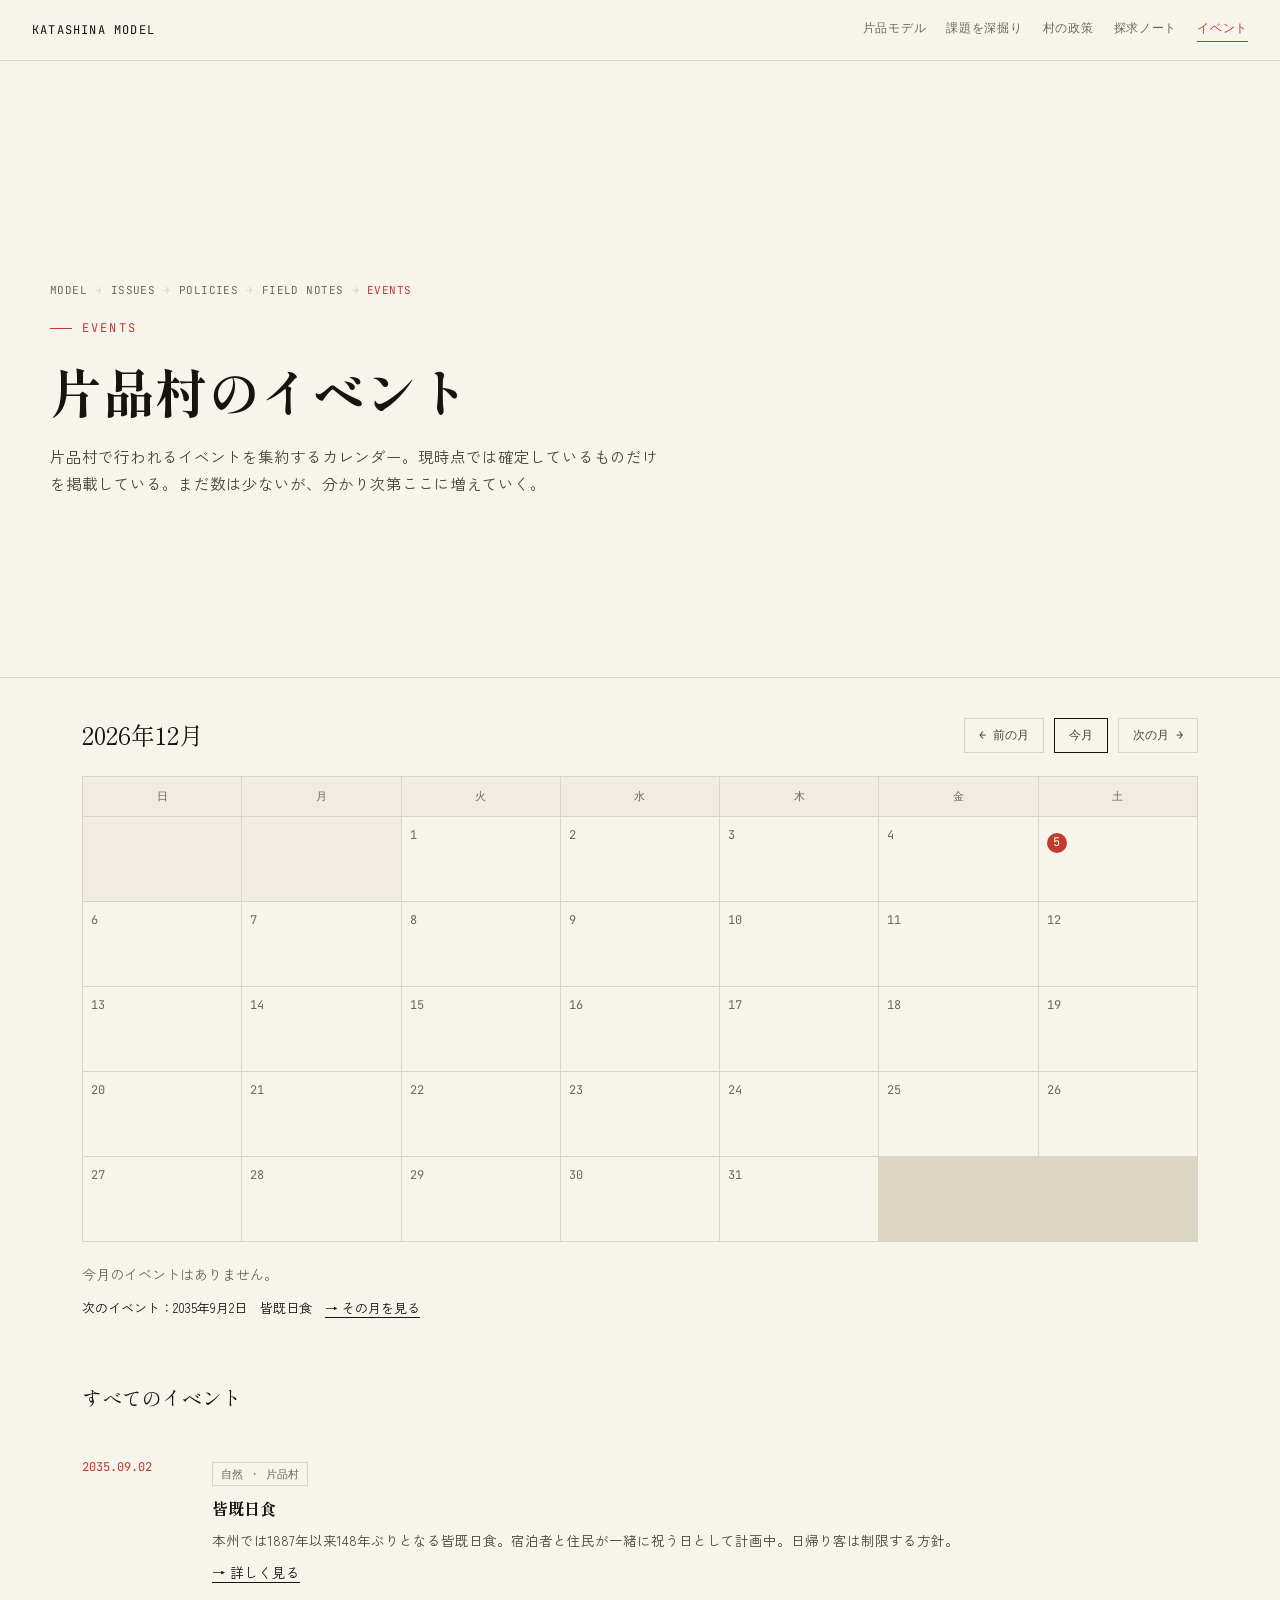
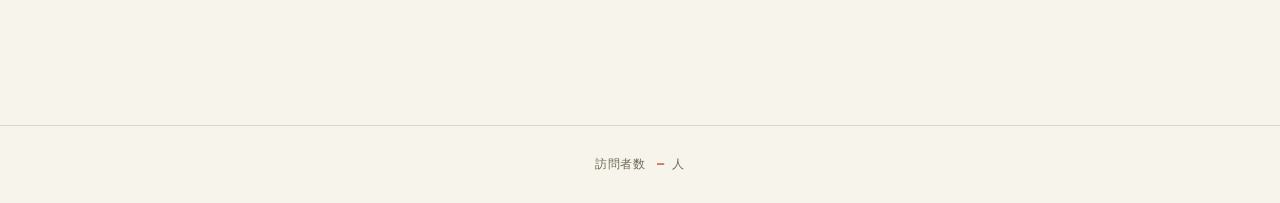
==== events.html @ 09dc98cc "Add events calendar (events.html + events.json), add イベント to nav across all pages" ====
<!DOCTYPE html>
<html lang="ja">
<head>
<meta charset="UTF-8">
<meta name="viewport" content="width=device-width, initial-scale=1.0">
<title>イベント ― KATASHINA MODEL EVENTS</title>
<link rel="preconnect" href="https://fonts.googleapis.com">
<link rel="preconnect" href="https://fonts.gstatic.com" crossorigin>
<link href="https://fonts.googleapis.com/css2?family=Shippori+Mincho:wght@400;500;600;700;800&family=Zen+Kaku+Gothic+New:wght@300;400;500;700;900&family=JetBrains+Mono:wght@400;500;600&display=swap" rel="stylesheet">
<link rel="stylesheet" href="style.css?v=10">
<noscript><style>.reveal{opacity:1!important; transform:none!important;}</style></noscript>
</head>
<body>

<header class="site-nav">
  <a class="brand" href="index.html">KATASHINA MODEL</a>
  <div class="links">
    <a class="nav-link" href="index.html">片品モデル</a>
    <a class="nav-link" href="issues.html">課題を深掘り</a>
    <a class="nav-link" href="policies.html">村の政策</a>
    <a class="nav-link" href="field-notes.html">探求ノート</a>
    <a class="nav-link current" href="events.html">イベント</a>
  </div>
</header>

<section class="section" style="border-top:none;">
  <div class="wrap fn-hero">
    <div class="breadcrumb"><a href="index.html">MODEL</a><span class="sep">→</span><a href="issues.html">ISSUES</a><span class="sep">→</span><a href="policies.html">POLICIES</a><span class="sep">→</span><a href="field-notes.html">FIELD NOTES</a><span class="sep">→</span><span class="here">EVENTS</span></div>
    <div class="eyebrow" style="margin-top:18px;">EVENTS</div>
    <h1 class="disp">片品村のイベント</h1>
    <p>片品村で行われるイベントを集約するカレンダー。現時点では確定しているものだけを掲載している。まだ数は少ないが、分かり次第ここに増えていく。</p>
  </div>
</section>

<section class="section" style="padding-top:0;">
  <div class="wrap">

    <div class="cal-header">
      <div class="cal-title" id="cal-title">2026年8月</div>
      <div class="cal-nav">
        <button id="cal-prev" type="button">← 前の月</button>
        <button id="cal-today" class="cal-today" type="button">今月</button>
        <button id="cal-next" type="button">次の月 →</button>
      </div>
    </div>

    <div class="cal-grid" id="cal-grid"></div>
    <div id="cal-empty-area"></div>

    <div class="agenda-list">
      <div class="ec-block-title" style="margin-top:0;">すべてのイベント</div>
      <div id="agenda-list"></div>
    </div>

  </div>
</section>

<footer class="site-footer">
  <div class="wrap">
    <div class="visitor-counter">訪問者数　<span id="visitor-count">--</span> 人</div>
  </div>
</footer>

<script>
let events = [];
let viewYear, viewMonth; // viewMonth: 0-11

const DOW = ['日','月','火','水','木','金','土'];

function pad(n){ return String(n).padStart(2,'0'); }

function renderCalendar(){
  const grid = document.getElementById('cal-grid');
  const title = document.getElementById('cal-title');
  const emptyArea = document.getElementById('cal-empty-area');
  title.textContent = `${viewYear}年${viewMonth+1}月`;

  const firstDay = new Date(viewYear, viewMonth, 1);
  const startDow = firstDay.getDay();
  const daysInMonth = new Date(viewYear, viewMonth+1, 0).getDate();
  const todayStr = new Date().toISOString().slice(0,10);

  const monthEvents = events.filter(e => e.date.slice(0,7) === `${viewYear}-${pad(viewMonth+1)}`);
  const eventsByDate = {};
  monthEvents.forEach(e => { (eventsByDate[e.date] = eventsByDate[e.date] || []).push(e); });

  let html = DOW.map(d => `<div class="cal-dow">${d}</div>`).join('');
  for(let i=0;i<startDow;i++){ html += `<div class="cal-cell empty"></div>`; }
  for(let d=1; d<=daysInMonth; d++){
    const dateStr = `${viewYear}-${pad(viewMonth+1)}-${pad(d)}`;
    const isToday = dateStr === todayStr;
    const dayEvents = eventsByDate[dateStr];
    const hasEvent = !!dayEvents;
    html += `<div class="cal-cell${isToday?' is-today':''}${hasEvent?' has-event':''}" ${hasEvent ? `data-date="${dateStr}"`:''}>
      <div class="cal-daynum">${d}</div>
      ${hasEvent ? `<div class="cal-event-dot"></div><div class="cal-event-label">${dayEvents[0].title}</div>` : ''}
    </div>`;
  }
  grid.innerHTML = html;

  grid.querySelectorAll('.cal-cell.has-event').forEach(cell=>{
    cell.addEventListener('click', ()=>{
      const date = cell.dataset.date;
      const el = document.querySelector(`.agenda-item[data-date="${date}"]`);
      if(el){ el.scrollIntoView({behavior:'smooth', block:'center'}); el.classList.add('highlight'); setTimeout(()=>el.classList.remove('highlight'), 1500); }
    });
  });

  if(monthEvents.length === 0){
    const upcoming = events
      .filter(e => e.date >= todayStr)
      .sort((a,b)=> a.date.localeCompare(b.date))[0];
    let msg = `<div class="cal-empty-msg">今月のイベントはありません。</div>`;
    if(upcoming){
      const d = new Date(upcoming.date);
      msg += `<div class="cal-next-link">次のイベント：${d.getFullYear()}年${d.getMonth()+1}月${d.getDate()}日　${upcoming.title}　<a href="#" onclick="jumpToEvent('${upcoming.date}');return false;">→ その月を見る</a></div>`;
    }
    emptyArea.innerHTML = msg;
  } else {
    emptyArea.innerHTML = '';
  }
}

function jumpToEvent(dateStr){
  const d = new Date(dateStr);
  viewYear = d.getFullYear();
  viewMonth = d.getMonth();
  renderCalendar();
  window.scrollTo({top: document.getElementById('cal-grid').offsetTop - 100, behavior:'smooth'});
}

function renderAgenda(){
  const list = document.getElementById('agenda-list');
  const todayStr = new Date().toISOString().slice(0,10);
  const sorted = [...events].sort((a,b)=> a.date.localeCompare(b.date));
  if(sorted.length === 0){
    list.innerHTML = '<p style="color:var(--muted); font-size:14px;">まだ登録されているイベントはありません。</p>';
    return;
  }
  list.innerHTML = sorted.map(e=>{
    const d = new Date(e.date);
    const dateLabel = `${d.getFullYear()}.${pad(d.getMonth()+1)}.${pad(d.getDate())}`;
    const isPast = e.date < todayStr;
    const linkHtml = e.link ? `<p style="margin-top:8px;"><a href="${e.link}" style="color:var(--ink); border-bottom:1px solid var(--ink); text-decoration:none;">→ 詳しく見る</a></p>` : '';
    return `<div class="agenda-item" data-date="${e.date}" style="${isPast?'opacity:.5;':''}">
      <div class="agenda-date">${dateLabel}</div>
      <div class="agenda-body">
        <div class="agenda-cat">${e.category}${e.location ? ' ・ ' + e.location : ''}</div>
        <h4>${e.title}</h4>
        <p>${e.description}</p>
        ${linkHtml}
      </div>
    </div>`;
  }).join('');
}

fetch('events.json')
  .then(r => r.json())
  .then(data => {
    events = data;
    const now = new Date();
    viewYear = now.getFullYear();
    viewMonth = now.getMonth();
    renderCalendar();
    renderAgenda();
  })
  .catch(() => {
    document.getElementById('agenda-list').innerHTML = '<p style="color:var(--muted);">イベント情報の読み込みに失敗しました。</p>';
  });

document.getElementById('cal-prev').addEventListener('click', ()=>{
  viewMonth--; if(viewMonth < 0){ viewMonth = 11; viewYear--; }
  renderCalendar();
});
document.getElementById('cal-next').addEventListener('click', ()=>{
  viewMonth++; if(viewMonth > 11){ viewMonth = 0; viewYear++; }
  renderCalendar();
});
document.getElementById('cal-today').addEventListener('click', ()=>{
  const now = new Date();
  viewYear = now.getFullYear();
  viewMonth = now.getMonth();
  renderCalendar();
});

/* ---------------- visitor counter (footer, unique per browser) ---------------- */
(function(){
  const el = document.getElementById('visitor-count');
  if(!el) return;
  const KEY = 'katashina-model-nack3827-site-visits';
  const VISITED_FLAG = 'katashina_model_visited';
  let alreadyVisited = false;
  try { alreadyVisited = !!localStorage.getItem(VISITED_FLAG); } catch(e) {}
  const endpoint = alreadyVisited
    ? `https://countapi.mileshilliard.com/api/v1/get/${KEY}`
    : `https://countapi.mileshilliard.com/api/v1/hit/${KEY}`;
  fetch(endpoint)
    .then(r => r.json())
    .then(data => {
      el.textContent = Number(data.value).toLocaleString('ja-JP');
      if(!alreadyVisited){ try { localStorage.setItem(VISITED_FLAG, '1'); } catch(e) {} }
    })
    .catch(() => { el.textContent = '—'; });
})();
</script>
</body>
</html>
---- style.css ----
:root{
  --bg:#F7F4EC;
  --bg-warm:#F1ECDF;
  --ink:#17140F;
  --ink-soft:#4A453B;
  --muted:#6E6857;
  --line:#DCD5C1;
  --red:#C13A2E;
  --red-deep:#8E2A21;
  --red-soft:#F2DCD5;
  --dark:#121009;
  --dark-ink:#F3EEE0;
  --dark-line:#3A342A;
  --serif:'Shippori Mincho', serif;
  --sans:'Zen Kaku Gothic New', sans-serif;
  --mono:'JetBrains Mono', monospace;
}
*{box-sizing:border-box; margin:0; padding:0;}
html{scroll-behavior:smooth;}
body{
  background:var(--bg);
  color:var(--ink);
  font-family:var(--sans);
  line-height:1.75;
  overflow-x:hidden;
  -webkit-font-smoothing:antialiased;
}
@media (prefers-reduced-motion: reduce){
  html{scroll-behavior:auto;}
  *{animation-duration:0.001ms !important; transition-duration:0.001ms !important;}
}
::selection{background:var(--red); color:#fff;}
a{color:inherit;}
img{max-width:100%; display:block;}
svg text{font-family:var(--sans);}

.wrap{max-width:1180px; margin:0 auto; padding:0 32px;}
@media (max-width:640px){ .wrap{padding:0 20px;} }

.eyebrow{
  font-family:var(--mono);
  font-size:12px;
  letter-spacing:0.18em;
  text-transform:uppercase;
  color:var(--red);
  display:inline-flex;
  align-items:center;
  gap:10px;
}
.eyebrow::before{content:''; width:22px; height:1px; background:var(--red);}

h1,h2,h3,.disp{font-family:var(--serif); font-weight:700; letter-spacing:0.01em;}

.section{position:relative; padding:120px 0; border-top:1px solid var(--line);}
@media (max-width:640px){ .section{padding:80px 0;} }
.section.dark{background:var(--dark); color:var(--dark-ink); border-top:1px solid var(--dark-line);}
.section.dark .eyebrow{color:#E8735F;}
.section.dark .eyebrow::before{background:#E8735F;}

.reveal{opacity:0; transform:translateY(28px); transition:opacity 0.9s cubic-bezier(.16,.8,.24,1), transform 0.9s cubic-bezier(.16,.8,.24,1);}
.reveal.in{opacity:1; transform:translateY(0);}
.reveal.d1{transition-delay:0.08s;}
.reveal.d2{transition-delay:0.16s;}
.reveal.d3{transition-delay:0.24s;}
.reveal.d4{transition-delay:0.32s;}

/* ---------- progress nav ---------- */
.dotnav{
  position:fixed; right:26px; top:50%; transform:translateY(-50%);
  z-index:50; display:flex; flex-direction:column; gap:14px;
}
.dotnav button{
  width:9px; height:9px; border-radius:50%; border:1px solid var(--ink-soft);
  background:transparent; cursor:pointer; padding:0; opacity:0.5;
  transition:all .3s ease;
}
.dotnav button.active{background:var(--red); border-color:var(--red); opacity:1; transform:scale(1.3);}
@media (max-width:900px){ .dotnav{display:none;} }

/* ---------- HERO ---------- */
.hero{
  min-height:100vh; display:flex; flex-direction:column; justify-content:center;
  padding:160px 0 100px; position:relative;
}
.hero-kicker{font-family:var(--mono); font-size:12px; letter-spacing:.22em; color:var(--muted); text-transform:uppercase; margin-bottom:28px;}
.hero h1{font-size:clamp(38px,6.4vw,86px); line-height:1.08; margin-bottom:20px;}
.hero h1 em{font-style:normal; color:var(--red);}
.hero .lead{font-size:clamp(16px,1.6vw,20px); max-width:640px; color:var(--ink-soft); margin-bottom:8px;}
.hero .scroll-cue{margin-top:70px; font-family:var(--mono); font-size:11px; letter-spacing:.16em; color:var(--muted); display:flex; align-items:center; gap:10px;}
.scroll-line{width:1px; height:40px; background:var(--line); position:relative; overflow:hidden;}
.scroll-line::after{content:''; position:absolute; top:-40px; left:0; width:100%; height:40px; background:var(--red); animation:scrollrun 1.8s infinite ease-in-out;}
@keyframes scrollrun{ to{ top:40px; } }

/* ---------- stat cards ---------- */
.stat-grid{display:grid; grid-template-columns:repeat(4,1fr); gap:1px; background:var(--line); border:1px solid var(--line); margin-top:56px;}
@media (max-width:900px){ .stat-grid{grid-template-columns:repeat(2,1fr);} }
.stat-card{background:var(--bg); padding:32px 26px;}
.stat-num{font-family:var(--serif); font-size:clamp(30px,3.4vw,44px); color:var(--red); line-height:1;}
.stat-unit{font-family:var(--mono); font-size:13px; color:var(--muted); margin-left:4px;}
.stat-label{font-size:14px; color:var(--ink-soft); margin-top:10px;}
.sources{font-family:var(--mono); font-size:11px; color:var(--muted); margin-top:22px; line-height:1.9;}

/* ---------- section headers ---------- */
.s-head{max-width:760px; margin-bottom:64px;}
.s-head h2{font-size:clamp(28px,3.6vw,48px); margin-top:18px; line-height:1.3;}
.s-head p{color:var(--ink-soft); margin-top:16px; font-size:16px;}
.section.dark .s-head p{color:#C9C3B4;}

/* ---------- section 02: central question ---------- */
.q-block{text-align:center; padding:60px 0;}
.q-block .big{font-size:clamp(32px,5.6vw,64px); margin-bottom:26px;}
.q-block .ask{font-size:clamp(17px,2vw,22px); color:var(--ink-soft); max-width:620px; margin:0 auto;}
.q-block .ask strong{color:var(--red); font-weight:700;}

/* ---------- cycle diagram ---------- */
.cycle-wrap{display:grid; grid-template-columns:1.1fr 0.9fr; gap:56px; align-items:center;}
@media (max-width:900px){ .cycle-wrap{grid-template-columns:1fr;} }
.cycle-svg-box{position:relative;}
.cycle-svg-box svg{width:100%; height:auto; overflow:visible;}
.cycle-node{cursor:pointer;}
.cycle-node circle{transition:all .25s ease;}
.cycle-node text{font-family:var(--serif); font-size:14px; fill:var(--ink); pointer-events:none;}
.section.dark .cycle-node text{fill:var(--dark-ink);}
.cycle-node.active circle{fill:var(--red);}
.cycle-node.active text{fill:#fff;}
.cycle-arrow path{stroke:var(--line); stroke-width:1.8; fill:none; stroke-dasharray:3 7; animation:cycleflow 1.4s linear infinite;}
@keyframes cycleflow{ to{ stroke-dashoffset:-20; } }
.section.dark .cycle-arrow path{stroke:var(--dark-line);}
@media (prefers-reduced-motion: reduce){ .cycle-arrow path{animation:none;} }
.cycle-center{font-family:var(--serif); font-size:22px; fill:var(--ink);}
.section.dark .cycle-center{fill:var(--dark-ink);}
.cycle-detail{
  border-left:2px solid var(--red); padding-left:24px; min-height:130px;
}
.cycle-detail .idx{font-family:var(--mono); color:var(--red); font-size:12px; letter-spacing:.1em;}
.cycle-detail h4{font-size:20px; margin:10px 0 12px; font-family:var(--serif);}
.cycle-detail p{color:var(--ink-soft); font-size:15px;}
.section.dark .cycle-detail p{color:#C9C3B4;}
.cycle-hint{font-family:var(--mono); font-size:11px; color:var(--muted); margin-top:18px; letter-spacing:.06em;}

/* ---------- category map (section 04) ---------- */
.cat-grid{display:grid; grid-template-columns:repeat(5,1fr); gap:1px; background:var(--line); border:1px solid var(--line);}
@media (max-width:960px){ .cat-grid{grid-template-columns:repeat(2,1fr);} }
@media (max-width:560px){ .cat-grid{grid-template-columns:1fr;} }
.cat-card{background:var(--bg); padding:28px 24px; cursor:pointer; transition:background .25s ease;}
.cat-card:hover{background:var(--bg-warm);}
.cat-card .num{font-family:var(--mono); font-size:12px; color:var(--red); letter-spacing:.1em;}
.cat-card h4{font-family:var(--serif); font-size:19px; margin:14px 0 16px;}
.cat-card ul{list-style:none; max-height:0; overflow:hidden; transition:max-height .4s ease;}
.cat-card.open ul{max-height:2400px;}
.cat-card ul li{font-size:14px; color:var(--ink-soft); padding:7px 0; border-top:1px dashed var(--line);}
.cat-card .toggle{font-family:var(--mono); font-size:11px; color:var(--muted); margin-top:14px; display:inline-flex; align-items:center; gap:6px;}
.cat-card .toggle .plus{transition:transform .3s ease; display:inline-block;}
.cat-card.open .toggle .plus{transform:rotate(45deg);}

/* ---------- levels (section05) ---------- */
.level{padding:64px 0; border-top:1px solid var(--line);}
.level:first-of-type{border-top:none;}
.level-head{display:flex; align-items:baseline; gap:20px; margin-bottom:34px; flex-wrap:wrap;}
.level-tag{font-family:var(--mono); font-size:12px; color:var(--red); border:1px solid var(--red); padding:4px 10px; letter-spacing:.08em;}
.level-head h3{font-size:clamp(22px,2.6vw,30px);}
.level-msg{font-family:var(--serif); font-size:19px; color:var(--red-deep); margin:18px 0 26px; padding-left:18px; border-left:2px solid var(--red);}

.chain{display:flex; flex-wrap:wrap; align-items:center; gap:10px; margin:20px 0;}
.chain-step{background:var(--bg-warm); border:1px solid var(--line); padding:12px 18px; font-size:14px; white-space:nowrap;}
.chain-arrow{color:var(--muted); font-family:var(--mono);}
.tag-row{display:flex; flex-wrap:wrap; gap:10px; margin-top:18px;}
.tag{font-family:var(--mono); font-size:12px; border:1px solid var(--line); padding:6px 12px; color:var(--ink-soft);}
.tag.hot{border-color:var(--red); color:var(--red);}

.grad-scale{margin:26px 0 10px; position:relative;}
.grad-bar{height:6px; border-radius:3px; background:linear-gradient(90deg,#DCD5C1,#C13A2E);}
.grad-labels{display:flex; justify-content:space-between; margin-top:16px; gap:6px;}
.grad-labels span{font-size:12.5px; text-align:center; flex:1; color:var(--ink-soft); position:relative;}
.grad-labels span::before{content:''; width:7px; height:7px; border-radius:50%; background:var(--red); display:block; margin:0 auto 8px;}

.card-grid{display:grid; grid-template-columns:repeat(3,1fr); gap:1px; background:var(--line); border:1px solid var(--line); margin-top:24px;}
@media (max-width:800px){ .card-grid{grid-template-columns:repeat(2,1fr);} }
@media (max-width:480px){ .card-grid{grid-template-columns:1fr;} }
.mini-card{background:var(--bg); padding:24px 20px;}
.mini-card .t{font-family:var(--serif); font-size:16px; margin-bottom:6px;}
.mini-card .d{font-size:13px; color:var(--muted);}

.mini-cycle-row{display:flex; align-items:center; gap:8px; flex-wrap:wrap; margin:24px 0;}
.mini-cycle-row .node{background:var(--dark); color:var(--dark-ink); font-family:var(--mono); font-size:12.5px; padding:10px 14px; border-radius:999px;}
.mini-cycle-row .arrow{color:var(--red);}

/* ---------- akiya branch (section06) ---------- */
.branch-wrap{position:relative; padding:60px 0;}
.branch-svg{width:100%; height:auto;}
.branch-node text{font-size:13px; fill:var(--ink);}
.branch-node circle{fill:var(--bg); stroke:var(--red); stroke-width:1.4;}
.branch-line{stroke:var(--line); stroke-width:1.3;}
.branch-center circle{fill:var(--red);}
.branch-center text{fill:#fff; font-family:var(--serif); font-size:15px;}

/* ---------- before/after (section07) ---------- */
.ba-toggle{display:inline-flex; border:1px solid var(--ink); margin-bottom:44px; font-family:var(--mono); font-size:13px;}
.ba-toggle button{background:none; border:none; padding:10px 22px; cursor:pointer; color:var(--ink-soft);}
.ba-toggle button.active{background:var(--ink); color:var(--bg);}
.ba-flow{display:flex; flex-direction:column; gap:0; max-width:340px;}
.ba-flow .step{padding:16px 0; border-bottom:1px dashed var(--line); font-size:16px; display:flex; align-items:center; gap:14px;}
.ba-flow .step .n{font-family:var(--mono); color:var(--muted); font-size:12px;}
.ba-flow.after .step .n{color:var(--red);}
.ba-flow .step:last-child{border-bottom:none; font-family:var(--serif); font-size:19px;}
.ba-caption{font-family:var(--serif); font-size:clamp(26px,3.4vw,40px); margin-top:52px; line-height:1.4;}
.ba-caption em{color:var(--red); font-style:normal;}

/* ---------- KATASHINA MODEL (section08) ---------- */
.km-title{text-align:center; font-family:var(--mono); font-size:clamp(30px,6vw,64px); letter-spacing:.06em; color:var(--dark-ink); margin:0 0 8px;}
.km-sub{text-align:center; color:#B9B2A0; font-size:14px; margin-bottom:60px; font-family:var(--mono); letter-spacing:.1em;}

/* ---------- step process (section09) ---------- */
.steps{counter-reset:step; margin-top:20px;}
.step-row{display:grid; grid-template-columns:70px 1fr; gap:24px; padding:26px 0; border-top:1px solid var(--line); align-items:flex-start;}
.step-row:first-child{border-top:none;}
.step-num{font-family:var(--serif); font-size:34px; color:var(--red); line-height:1;}
.step-row h4{font-size:18px; margin-bottom:8px;}
.step-row p{color:var(--ink-soft); font-size:14.5px;}

/* ---------- closing (section10) ---------- */
.closing{min-height:100vh; display:flex; flex-direction:column; justify-content:center; text-align:center;}
.closing .line{font-family:var(--serif); font-size:clamp(26px,5.2vw,54px); line-height:1.4;}
.closing .line em{color:#E8735F; font-style:normal;}
.closing .verbs{margin:56px 0; display:flex; justify-content:center; gap:22px; flex-wrap:wrap; font-family:var(--mono); font-size:14px; letter-spacing:.08em; color:#C9C3B4;}
.closing .verbs span:not(:last-child)::after{content:'／'; margin-left:22px; color:#5A5344;}
.closing .final{margin-top:60px; font-family:var(--mono); font-size:13px; letter-spacing:.3em; color:#8A8370;}
.closing .km{font-family:var(--serif); font-size:clamp(30px,4.4vw,44px); margin-top:14px; color:var(--dark-ink);}

.note{font-family:var(--mono); font-size:11.5px; color:var(--muted); margin-top:8px; letter-spacing:.04em;}
.badge-row{display:flex; gap:8px; margin-top:20px; flex-wrap:wrap;}
.badge{font-family:var(--mono); font-size:11px; padding:4px 10px; border:1px solid var(--muted); color:var(--muted); letter-spacing:.06em;}

/* ---------- other-regions case cards (section 05.5) ---------- */
.case-grid{display:grid; grid-template-columns:repeat(2,1fr); gap:1px; background:var(--line); border:1px solid var(--line); margin-top:8px;}
@media (max-width:800px){ .case-grid{grid-template-columns:1fr;} }
.case-card{background:var(--bg); padding:30px 28px;}
.case-card .tagline{font-family:var(--mono); font-size:11px; color:var(--red); letter-spacing:.08em;}
.case-card h4{font-family:var(--serif); font-size:20px; margin:12px 0 4px;}
.case-card .scale{font-size:12.5px; color:var(--muted); margin-bottom:16px;}
.case-card .what{font-size:14.5px; color:var(--ink-soft); margin-bottom:16px;}
.case-card .lens{font-size:14px; padding-left:14px; border-left:2px solid var(--red); color:var(--ink-soft); margin-bottom:14px;}
.case-card .ask-q{font-family:var(--mono); font-size:12px; color:var(--muted);}

/* ---------- eclipse economy (section 07.5) ---------- */
.eclipse-countdown{display:flex; gap:18px; flex-wrap:wrap; margin:36px 0 8px;}
.ec-unit{text-align:center; min-width:82px;}
.ec-num{font-family:var(--serif); font-size:clamp(38px,5.6vw,64px); color:var(--red); line-height:1;}
.ec-label{font-family:var(--mono); font-size:11px; color:var(--muted); letter-spacing:.1em; margin-top:8px;}
.ec-target{font-family:var(--mono); font-size:12px; color:var(--muted); margin-top:22px; letter-spacing:.04em;}
.ec-fact-list{margin-top:8px;}
.ec-fact-list li{list-style:none; padding:14px 0; border-top:1px dashed var(--line); font-size:14.5px; color:var(--ink-soft); display:flex; gap:14px;}
.ec-fact-list li .mk{color:var(--red); font-family:var(--mono); flex-shrink:0;}
.ec-note{font-family:var(--mono); font-size:11px; color:var(--muted); margin-top:16px; letter-spacing:.02em;}
.ec-block-title{font-family:var(--serif); font-size:20px; margin:56px 0 22px;}
.ec-block-title:first-of-type{margin-top:0;}
.challenge-table{display:grid; grid-template-columns:1fr 1fr; gap:1px; background:var(--line); border:1px solid var(--line); margin-top:8px;}
@media (max-width:760px){ .challenge-table{grid-template-columns:1fr;} }
.challenge-table .ch-head{background:var(--bg-warm); font-family:var(--mono); font-size:11px; letter-spacing:.08em; color:var(--muted); padding:14px 20px;}
.challenge-table .ch-cell{background:var(--bg); padding:18px 20px; font-size:14px; color:var(--ink-soft);}

/* ---------- hypothesis + population model (section08) ---------- */
.km-hypothesis{font-family:var(--serif); font-size:clamp(18px,2.2vw,24px); text-align:center; color:var(--dark-ink); max-width:720px; margin:0 auto 20px; line-height:1.8;}
.km-hypothesis em{color:#E8735F; font-style:normal;}
.km-sub2{text-align:center; font-family:var(--mono); font-size:12px; letter-spacing:.14em; color:#B9B2A0; margin-bottom:52px;}
.pop-model{max-width:760px; margin:0 auto 90px;}
.pop-model-title{text-align:center; font-family:var(--mono); font-size:11px; letter-spacing:.14em; color:#8A8370; margin-bottom:22px;}
.section.dark .grad-bar{background:linear-gradient(90deg,#3A342A,#E8735F);}
.section.dark .grad-labels span{color:#C9C3B4;}
.section.dark .grad-labels span::before{background:#E8735F;}

/* ---------- roadmap (section09) ---------- */
.roadmap-scroll{overflow-x:auto; margin:0 -32px; padding:10px 32px 26px; -webkit-overflow-scrolling:touch;}
@media (max-width:640px){ .roadmap-scroll{margin:0 -20px; padding:10px 20px 26px;} }
.roadmap-track{display:flex; align-items:stretch; gap:0; width:max-content;}
.rm-card{flex:0 0 280px; border:1px solid var(--line); background:var(--bg-warm); padding:28px 24px; position:relative;}
.rm-card.active{border-color:var(--red); background:var(--red-soft);}
.rm-arrow{flex:0 0 40px; display:flex; align-items:center; justify-content:center; color:var(--muted); font-family:var(--mono);}
.rm-phase{font-family:var(--mono); font-size:11px; letter-spacing:.1em; color:var(--red);}
.rm-when{font-family:var(--mono); font-size:11px; color:var(--muted); margin-top:6px;}
.rm-title{font-family:var(--serif); font-size:19px; margin:14px 0 10px;}
.rm-desc{font-size:13.5px; color:var(--ink-soft);}
.rm-now{margin-top:18px; font-family:var(--mono); font-size:11px; color:var(--red); letter-spacing:.08em;}
.rm-toggle{margin-top:16px; background:none; border:1px solid var(--line); font-family:var(--mono); font-size:11px; padding:6px 12px; cursor:pointer; color:var(--ink-soft);}
.rm-steps{max-height:0; overflow:hidden; transition:max-height .4s ease; margin-top:14px; padding-left:18px;}
.rm-card.open .rm-steps{max-height:400px;}
.rm-steps li{font-size:12.5px; color:var(--ink-soft); padding:6px 0;}
.roadmap-hint{font-family:var(--mono); font-size:11px; color:var(--muted); margin-top:14px; letter-spacing:.06em;}

/* ---------- NPO closing block (section10) ---------- */
.np-block{margin-top:90px; padding-top:36px; border-top:1px solid var(--dark-line); max-width:520px; margin-left:auto; margin-right:auto;}
.np-text{font-size:13px; color:#9C9585; line-height:2;}
.np-brand{margin-top:18px; font-family:var(--mono); font-size:13px; letter-spacing:.3em; color:#8A8370;}

/* ---------- shared top nav bar (index + field-notes) ---------- */
.site-nav{
  display:flex; justify-content:space-between; align-items:center;
  padding:18px 32px; border-bottom:1px solid var(--line);
  font-family:var(--mono); font-size:12px; letter-spacing:.06em;
  background:var(--bg); position:relative; z-index:40;
}
@media (max-width:640px){ .site-nav{padding:16px 20px;} }
.site-nav .brand{color:var(--ink); text-decoration:none; letter-spacing:.1em;}
.site-nav .brand:hover{color:var(--red);}
.site-nav .links{display:flex; gap:20px; flex-wrap:wrap; row-gap:8px;}
.site-nav a.nav-link{color:var(--muted); text-decoration:none; border-bottom:1px solid transparent; padding-bottom:2px;}
.site-nav a.nav-link:hover, .site-nav a.nav-link.current{color:var(--red); border-bottom-color:var(--red);}

/* ---------- field notes digest teaser (on index) ---------- */
.note-teaser-grid{display:grid; grid-template-columns:repeat(3,1fr); gap:1px; background:var(--line); border:1px solid var(--line); margin-top:8px;}
@media (max-width:900px){ .note-teaser-grid{grid-template-columns:1fr;} }
.note-teaser{display:block; background:var(--bg); padding:26px 24px; text-decoration:none; color:inherit; transition:background .25s ease;}
.note-teaser:hover{background:var(--bg-warm);}
.note-teaser .nt-tag{font-family:var(--mono); font-size:10.5px; color:var(--red); letter-spacing:.08em;}
.note-teaser h4{font-family:var(--serif); font-size:17px; margin:10px 0 8px;}
.note-teaser p{font-size:13px; color:var(--ink-soft);}
.note-more{display:inline-block; margin-top:22px; font-family:var(--mono); font-size:12px; color:var(--ink); text-decoration:none; border-bottom:1px solid var(--ink); padding-bottom:2px;}
.note-more:hover{color:var(--red); border-color:var(--red);}

/* ---------- field notes full page ---------- */
.fn-hero{padding:100px 0 60px;}
.fn-hero h1{font-size:clamp(30px,4.6vw,52px); margin-top:18px; line-height:1.3;}
.fn-hero p{color:var(--ink-soft); margin-top:18px; max-width:620px; font-size:15.5px;}
.fn-article{padding:70px 0; border-top:1px solid var(--line);}
.fn-article:first-of-type{border-top:none;}
.fn-article .nt-tag{font-family:var(--mono); font-size:11px; color:var(--red); letter-spacing:.08em;}
.fn-article h3{font-family:var(--serif); font-size:clamp(22px,2.8vw,32px); margin:14px 0 26px;}
.fn-article .scale{font-size:13px; color:var(--muted); margin-bottom:18px;}
.fn-article .what{font-size:15px; color:var(--ink-soft); max-width:720px; margin-bottom:18px;}
.fn-article .lens{font-size:14.5px; padding-left:16px; border-left:2px solid var(--red); color:var(--ink-soft); max-width:680px; margin-bottom:16px;}
.fn-article .ask-q{font-family:var(--mono); font-size:12.5px; color:var(--muted);}
.fn-back{display:inline-block; margin:60px 0 0; font-family:var(--mono); font-size:12px; color:var(--ink); text-decoration:none; border-bottom:1px solid var(--ink); padding-bottom:2px;}
.fn-back:hover{color:var(--red); border-color:var(--red);}

/* ---------- population model refinement (section08) ---------- */
.pop-model-sub{text-align:center; font-family:var(--serif); font-size:15px; color:var(--dark-ink); margin-top:-10px; margin-bottom:26px;}
.pop-model-note{font-size:13px; color:#B9B2A0; line-height:1.9; max-width:640px; margin:26px auto 0; text-align:center;}

/* ---------- closing refinements (section10) ---------- */
.closing-note{font-family:var(--serif); font-size:clamp(15px,1.7vw,18px); color:#C9C3B4; line-height:2; margin-top:36px;}
.np-title{font-family:var(--serif); font-size:18px; color:var(--dark-ink); margin-bottom:16px;}
.km-final{font-family:var(--serif); font-size:clamp(18px,2.4vw,26px); color:var(--dark-ink); line-height:1.9; margin-top:70px;}
.km-final em{color:#E8735F; font-style:normal;}

/* ---------- stat card accordion (section01) ---------- */
.stat-card{cursor:pointer; transition:background .25s ease;}
.stat-card:hover{background:var(--bg-warm);}
.stat-toggle{font-family:var(--mono); font-size:11px; color:var(--muted); margin-top:16px; display:inline-flex; align-items:center; gap:6px;}
.stat-toggle .plus{transition:transform .3s ease; display:inline-block;}
.stat-card.open .stat-toggle .plus{transform:rotate(45deg);}
.stat-detail{max-height:0; overflow:hidden; transition:max-height .5s ease;}
.stat-card.open .stat-detail{max-height:300px;}
.stat-detail p{font-size:13px; color:var(--ink-soft); line-height:1.85; padding-top:14px; margin-top:14px; border-top:1px dashed var(--line);}

/* ---------- nested issue-item accordion inside cat-card (section04) ---------- */
.cat-card ul li.issue-item{padding:0; border-top:1px dashed var(--line);}
.cat-card .issue-head{font-size:14px; color:var(--ink-soft); padding:9px 0; display:flex; justify-content:space-between; align-items:center; cursor:pointer;}
.cat-card .issue-head::after{content:'+'; font-family:var(--mono); font-size:11px; color:var(--muted); flex-shrink:0; margin-left:8px;}
.cat-card .issue-item.open .issue-head::after{content:'−';}
.cat-card .issue-item.open .issue-head{color:var(--ink);}
.cat-card .issue-detail{max-height:0; overflow:hidden; transition:max-height .35s ease;}
.cat-card .issue-item.open .issue-detail{max-height:200px;}
.cat-card .issue-detail p{font-size:12px; color:var(--muted); line-height:1.75; padding:0 0 12px;}

/* ---------- level overview strip (section05) — flowchart style, matches .chain-step ---------- */
.level-overview{display:flex; flex-wrap:wrap; align-items:center; gap:12px; margin-top:36px; padding:24px; background:var(--bg-warm); border:1px solid var(--line);}
.lv-step{display:inline-flex; align-items:center; gap:9px; text-decoration:none; color:var(--ink); cursor:pointer; scroll-margin-top:20px;}
.lv-step:hover{border-color:var(--red); color:var(--red);}
.lv-step:hover .lv-num{border-color:var(--red); color:var(--red);}
.lv-num{font-family:var(--mono); font-size:10.5px; color:var(--red); border:1px solid var(--red); padding:2px 6px; flex-shrink:0; transition:all .2s ease;}
@media (max-width:900px){
  .level-overview{flex-direction:column; align-items:stretch;}
  .level-overview .chain-arrow{display:none;}
}
.level{scroll-margin-top:20px;}

/* ---------- empathy column accordion (section02) ---------- */
.q-toggle{display:inline-flex; align-items:center; gap:8px; margin-top:40px; font-family:var(--mono); font-size:12px; color:var(--muted); cursor:pointer; transition:color .25s ease;}
.q-toggle:hover{color:var(--red);}
.q-toggle .plus{transition:transform .3s ease; display:inline-block;}
.q-block.open .q-toggle .plus{transform:rotate(45deg);}
.q-column{max-width:560px; margin:0 auto; text-align:left; max-height:0; overflow:hidden; transition:max-height .6s ease;}
.q-block.open .q-column{max-height:700px;}
.q-column p{font-size:14.5px; color:var(--ink-soft); line-height:1.9; margin-top:22px;}

/* ---------- breadcrumb (issues/policies/field-notes) ---------- */
.breadcrumb{font-family:var(--mono); font-size:11px; color:var(--muted); letter-spacing:.04em;}
.breadcrumb .sep{margin:0 8px; color:var(--line);}
.breadcrumb .here{color:var(--red);}
.breadcrumb a{color:var(--muted); text-decoration:none; border-bottom:1px solid transparent;}
.breadcrumb a:hover{color:var(--red); border-bottom-color:var(--red);}

/* ---------- selection-logic 3-axis intro (issues.html) ---------- */
.axis-intro{display:grid; grid-template-columns:repeat(3,1fr); gap:1px; background:var(--line); border:1px solid var(--line); margin:36px 0 70px;}
@media (max-width:760px){ .axis-intro{grid-template-columns:1fr;} }
.axis-intro-card{background:var(--bg); padding:24px 22px;}
.axis-intro-card .n{font-family:var(--mono); font-size:11px; color:var(--red); letter-spacing:.08em;}
.axis-intro-card h5{font-family:var(--serif); font-size:16px; margin:10px 0 8px;}
.axis-intro-card p{font-size:13px; color:var(--muted); line-height:1.7;}

/* ---------- priority issue card extras (issues.html), extends .fn-article ---------- */
.axis-row{display:flex; flex-wrap:wrap; gap:8px; margin:18px 0 0;}
.axis-tag{font-family:var(--mono); font-size:11px; border:1px solid var(--line); padding:5px 10px; color:var(--ink-soft);}
.issue-sub{margin-top:22px; padding-top:16px; border-top:1px dashed var(--line); max-width:720px;}
.issue-sub-label{font-family:var(--mono); font-size:11px; color:var(--red); letter-spacing:.06em; margin-bottom:8px;}
.issue-sub p{font-size:14px; color:var(--ink-soft); line-height:1.8;}
.issue-sub a{color:var(--ink); border-bottom:1px solid var(--ink); text-decoration:none;}
.issue-sub a:hover{color:var(--red); border-color:var(--red);}

/* ---------- full issue map (issues.html) ---------- */
.full-map-cat{margin-top:26px;}
.full-map-cat h5{font-family:var(--serif); font-size:15px; margin-bottom:12px; color:var(--ink-soft);}

/* ---------- OFFICIAL/PROPOSAL toggle panels (policies.html) ---------- */
.policy-panel{display:none;}
.policy-panel.active{display:block;}
.policy-cat-grid{display:grid; grid-template-columns:repeat(5,1fr); gap:1px; background:var(--line); border:1px solid var(--line); margin-top:20px;}
@media (max-width:960px){ .policy-cat-grid{grid-template-columns:repeat(2,1fr);} }
@media (max-width:560px){ .policy-cat-grid{grid-template-columns:1fr;} }
.policy-cat-card{background:var(--bg); padding:22px 18px;}
.policy-cat-card .n{font-family:var(--mono); font-size:10.5px; color:var(--red);}
.policy-cat-card h5{font-family:var(--serif); font-size:15px; margin:8px 0 8px;}
.policy-cat-card p{font-size:12.5px; color:var(--muted); line-height:1.7;}
.pillars{margin-top:32px;}
.pillar-row{padding:16px 0; border-top:1px dashed var(--line); font-size:14.5px; color:var(--ink-soft);}
.pillar-row .p-tag{font-family:var(--mono); font-size:11px; color:var(--red); margin-right:10px;}
.source-link{display:inline-block; margin-top:24px; font-family:var(--mono); font-size:12px; color:var(--ink); text-decoration:none; border-bottom:1px solid var(--ink); padding-bottom:2px;}
.source-link:hover{color:var(--red); border-color:var(--red);}

/* ---------- data table (policies.html cross-tab) ---------- */
.data-table{width:100%; border-collapse:collapse; margin-top:20px; font-size:12.5px;}
.data-table th, .data-table td{border:1px solid var(--line); padding:10px 10px; text-align:center; color:var(--ink-soft);}
.data-table th{font-family:var(--mono); font-size:10.5px; color:var(--muted); background:var(--bg-warm); font-weight:400;}
.data-table td:first-child, .data-table th:first-child{text-align:left; font-family:var(--serif); font-size:13.5px; color:var(--ink); min-width:180px;}
.data-table td.hit{color:var(--red); font-weight:700;}
.table-scroll{overflow-x:auto;}

/* ---------- crosstab link to issue overview (policies.html) ---------- */
.tt-link{color:var(--ink); text-decoration:none; border-bottom:1px solid var(--line);}
.tt-link:hover{color:var(--red); border-bottom-color:var(--red);}

/* ---------- keyboard focus visibility for interactive cards ---------- */
.stat-card:focus-visible, .cat-card:focus-visible, .issue-item:focus-visible, .q-toggle:focus-visible{
  outline:2px solid var(--red); outline-offset:2px;
}

/* ========================================================
   MOBILE OPTIMIZATION PASS
   ======================================================== */

/* ---------- nav bar: stack on narrow screens ---------- */
@media (max-width:560px){
  .site-nav{flex-direction:column; align-items:flex-start; gap:12px;}
}

/* ---------- diagrams: allow horizontal scroll instead of shrinking text below legible size ---------- */
.diagram-scroll-hint{display:none; font-family:var(--mono); font-size:11px; color:var(--muted); margin-top:14px; letter-spacing:.06em;}
@media (max-width:640px){
  .diagram-scroll-hint{display:block;}
  .cycle-svg-box{overflow-x:auto; -webkit-overflow-scrolling:touch; margin:0 -20px; padding:0 20px;}
  .cycle-svg-box svg{width:auto; max-width:none;}
  #cycle-neg{min-width:440px;}
  #cycle-pos{min-width:520px;}
  .branch-wrap{overflow-x:auto; -webkit-overflow-scrolling:touch; margin:0 -20px; padding:0 20px 40px;}
  .branch-svg{width:auto; max-width:none; min-width:760px;}
}

/* ---------- larger touch targets on mobile for accordion rows ---------- */
@media (max-width:640px){
  .cat-card .issue-head{padding:13px 0;}
  .stat-toggle, .toggle{padding:6px 0;}
  .q-toggle{padding:8px 0;}
  .rm-toggle{padding:10px 14px; min-height:38px;}
}

/* ---------- site footer / visitor counter ---------- */
.site-footer{border-top:1px solid var(--line); padding:28px 0; background:var(--bg);}
.visitor-counter{text-align:center; font-family:var(--mono); font-size:12px; color:var(--muted); letter-spacing:.04em;}
.visitor-counter #visitor-count{color:var(--red); font-weight:600;}

/* ---------- events calendar (events.html) ---------- */
.cal-header{display:flex; align-items:center; justify-content:space-between; margin:36px 0 20px; flex-wrap:wrap; gap:14px;}
.cal-title{font-family:var(--serif); font-size:24px;}
.cal-nav{display:flex; align-items:center; gap:10px;}
.cal-nav button{font-family:var(--mono); font-size:12px; border:1px solid var(--line); background:var(--bg); padding:8px 14px; cursor:pointer; color:var(--ink-soft); transition:all .2s ease;}
.cal-nav button:hover{border-color:var(--red); color:var(--red);}
.cal-nav .cal-today{border-color:var(--ink);}
.cal-grid{display:grid; grid-template-columns:repeat(7,1fr); gap:1px; background:var(--line); border:1px solid var(--line);}
.cal-dow{background:var(--bg-warm); padding:10px 0; text-align:center; font-family:var(--mono); font-size:11px; color:var(--muted);}
.cal-cell{background:var(--bg); min-height:84px; padding:8px; position:relative;}
@media (max-width:640px){ .cal-cell{min-height:56px; padding:5px;} }
.cal-cell.empty{background:var(--bg-warm);}
.cal-cell .cal-daynum{font-family:var(--mono); font-size:12px; color:var(--muted);}
.cal-cell.is-today .cal-daynum{color:#fff; background:var(--red); border-radius:50%; display:inline-flex; align-items:center; justify-content:center; width:20px; height:20px;}
.cal-cell.has-event{cursor:pointer;}
.cal-cell.has-event:hover{background:var(--bg-warm);}
.cal-event-dot{width:6px; height:6px; border-radius:50%; background:var(--red); position:absolute; bottom:10px; left:8px;}
.cal-event-label{font-size:10.5px; color:var(--red); position:absolute; bottom:8px; left:18px; right:6px; overflow:hidden; text-overflow:ellipsis; white-space:nowrap;}
@media (max-width:640px){ .cal-event-label{display:none;} .cal-event-dot{left:50%; transform:translateX(-50%); bottom:6px;} }
.cal-empty-msg{font-size:14px; color:var(--muted); margin-top:20px;}
.cal-next-link{margin-top:10px; font-size:13px;}
.cal-next-link a{color:var(--ink); border-bottom:1px solid var(--ink); text-decoration:none;}
.cal-next-link a:hover{color:var(--red); border-color:var(--red);}
.agenda-list{margin-top:60px;}
.agenda-item{display:flex; gap:20px; padding:20px 0; border-top:1px dashed var(--line);}
.agenda-item:first-child{border-top:none;}
.agenda-date{font-family:var(--mono); font-size:12px; color:var(--red); flex-shrink:0; width:110px;}
.agenda-body h4{font-family:var(--serif); font-size:16px; margin-bottom:6px;}
.agenda-body p{font-size:13.5px; color:var(--ink-soft); line-height:1.8;}
.agenda-cat{display:inline-block; font-family:var(--mono); font-size:10.5px; color:var(--muted); border:1px solid var(--line); padding:2px 8px; margin-bottom:8px;}
.agenda-item.highlight{background:var(--bg-warm); transition:background .3s ease;}
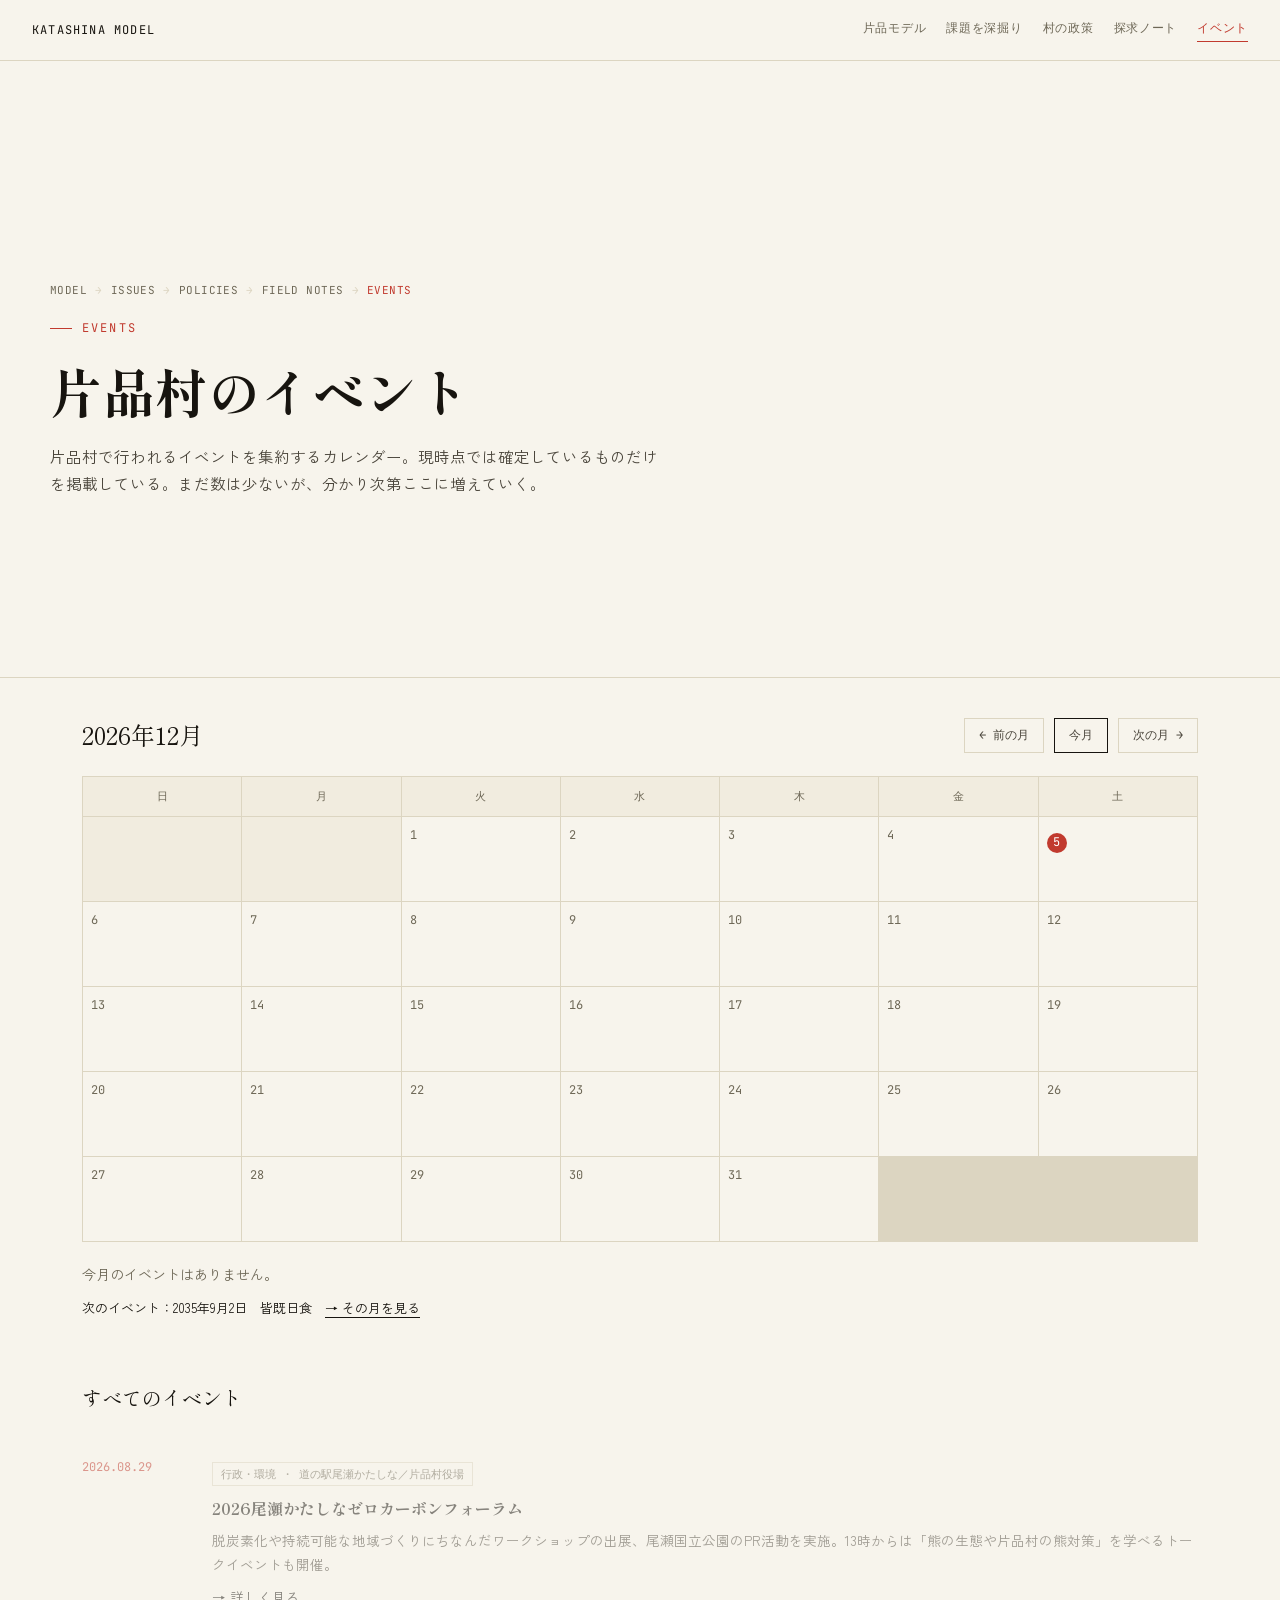
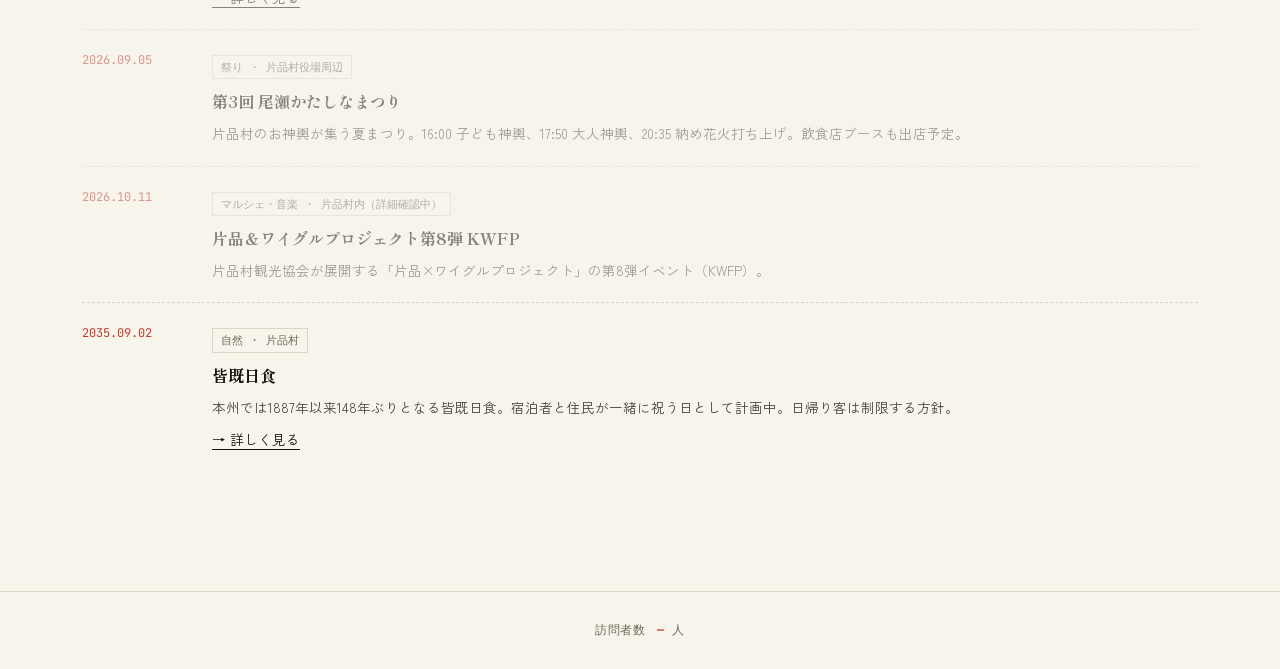
==== commit 774e8214: "Fix: use local date (not UTC) for today marker; cache-bust events.json fetch" ====
--- a/events.html
+++ b/events.html
@@ -69,6 +69,11 @@
 
 function pad(n){ return String(n).padStart(2,'0'); }
 
+function localTodayStr(){
+  const now = new Date();
+  return `${now.getFullYear()}-${pad(now.getMonth()+1)}-${pad(now.getDate())}`;
+}
+
 function renderCalendar(){
   const grid = document.getElementById('cal-grid');
   const title = document.getElementById('cal-title');
@@ -78,7 +83,7 @@
   const firstDay = new Date(viewYear, viewMonth, 1);
   const startDow = firstDay.getDay();
   const daysInMonth = new Date(viewYear, viewMonth+1, 0).getDate();
-  const todayStr = new Date().toISOString().slice(0,10);
+  const todayStr = localTodayStr();
 
   const monthEvents = events.filter(e => e.date.slice(0,7) === `${viewYear}-${pad(viewMonth+1)}`);
   const eventsByDate = {};
@@ -131,7 +136,7 @@
 
 function renderAgenda(){
   const list = document.getElementById('agenda-list');
-  const todayStr = new Date().toISOString().slice(0,10);
+  const todayStr = localTodayStr();
   const sorted = [...events].sort((a,b)=> a.date.localeCompare(b.date));
   if(sorted.length === 0){
     list.innerHTML = '<p style="color:var(--muted); font-size:14px;">まだ登録されているイベントはありません。</p>';
@@ -154,7 +159,7 @@
   }).join('');
 }
 
-fetch('events.json')
+fetch('events.json?v=2')
   .then(r => r.json())
   .then(data => {
     events = data;
